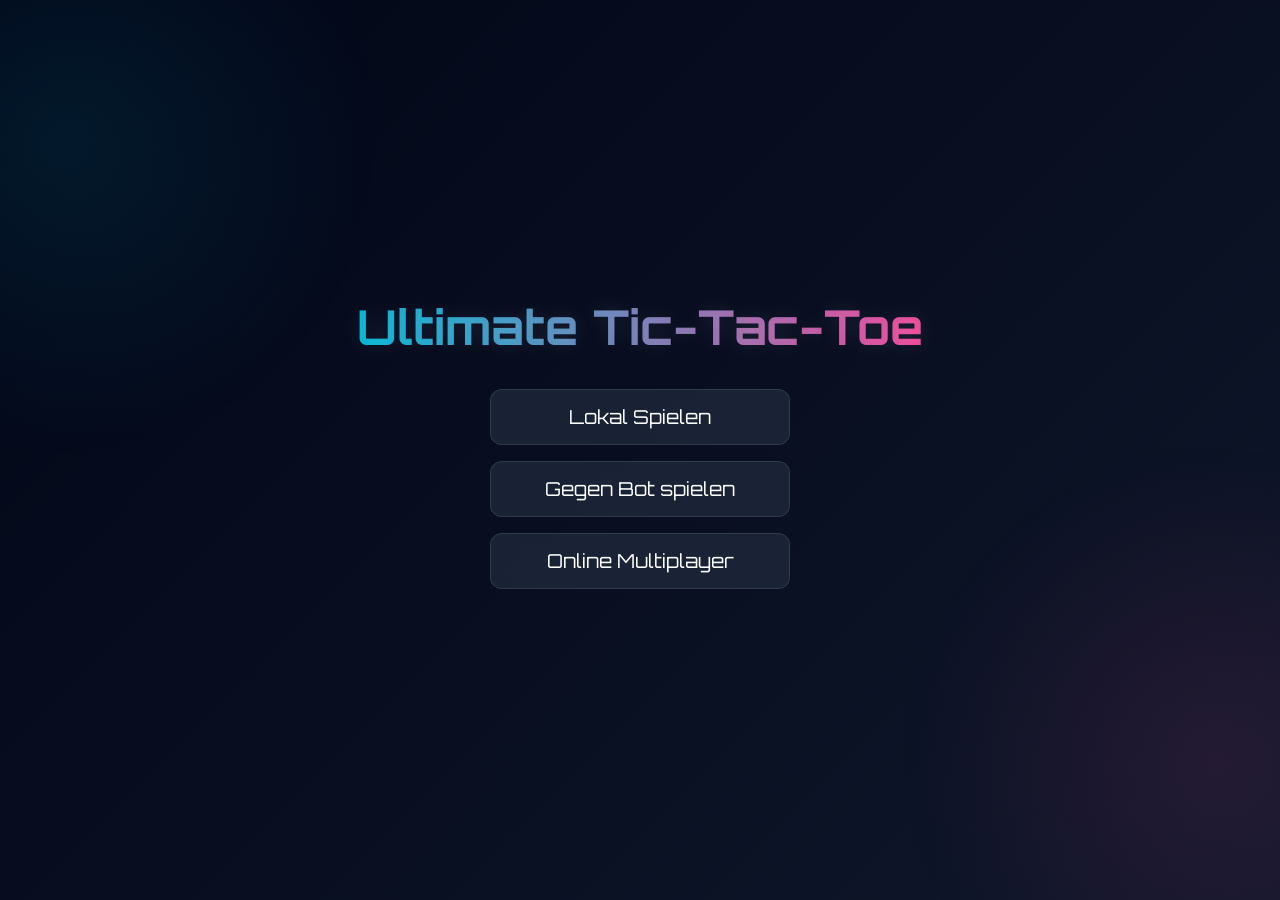
==== index.html @ 18da9656 "feat: implement core Super Tic-Tac-Toe game logic, bot AI, and online multiplayer functionality" ====
<!DOCTYPE html>
<html lang="de">
<head>
    <meta charset="UTF-8">
    <meta name="viewport" content="width=device-width, initial-scale=1.0">
    <title>Ultimate Tic-Tac-Toe</title>
    <link href="https://fonts.googleapis.com/css2?family=Orbitron:wght@400;700&family=Poppins:wght@300;400;600&display=swap" rel="stylesheet">
    <link rel="stylesheet" href="style.css">
</head>
<body>
    <div class="ambient"></div><div class="ambient pink"></div>

    <h1>Ultimate Tic-Tac-Toe</h1>

    <!-- MENU VIEW -->
    <div id="view-menu" class="view active">
        <button class="btn-main" onclick="startLocalGame()">Lokal Spielen</button>
        <button class="btn-main" onclick="startBotGame()">Gegen Bot spielen</button>
        <button class="btn-main" onclick="showOnlineLobby()">Online Multiplayer</button>
    </div>

    <!-- ONLINE LOBBY VIEW -->
    <div id="view-online" class="view">
        <button class="btn-back" onclick="showView('view-menu')">← Zurück zum Menü</button>
        <div class="server-header">
            <h2>Verfügbare Server</h2>
            <button class="btn-action" onclick="showCreateServerModal()">+ Erstellen</button>
        </div>
        <div class="server-list" id="server-list-container">
            <div class="empty-state">Lade Server...</div>
        </div>
    </div>

    <!-- GAME VIEW -->
    <div id="view-game" class="view">
        <button class="btn-back" id="btn-leave-game" onclick="leaveGame()">← Zurück aufgeben</button>
        <div class="status" id="status">
            <span id="player-indicator">X</span> ist am Zug <span id="online-status" style="font-size: 0.9rem; color:#94a3b8; font-weight: normal; margin-left: 10px;"></span>
        </div>
        <div class="macro-board" id="board"></div>
        <p style="margin-top: 15px; color:#64748b; font-size:0.9rem; text-align:center;">
            Das gespielte kleine Feld bestimmt das nächste große Feld.
        </p>
    </div>

    <!-- Modals -->
    <div class="modal-overlay" id="modal-create-server">
        <div class="modal">
            <h2>Server Erstellen</h2>
            <div class="input-group">
                <label>Server Name</label>
                <input type="text" id="input-server-name" placeholder="Mein Epic Server">
            </div>
            <div class="input-group">
                <label>Passwort (optional)</label>
                <input type="password" id="input-server-pw" placeholder="***">
            </div>
            <div style="display:flex; justify-content:space-between; margin-top:20px;">
                <button class="btn-action" style="background:transparent; border:1px solid #64748b;" onclick="hideModals()">Abbrechen</button>
                <button class="btn-action" onclick="createServer()">Erstellen</button>
            </div>
        </div>
    </div>

    <div class="modal-overlay" id="modal-join-server">
        <div class="modal">
            <h2>Server Beitreten</h2>
            <p id="join-server-name" style="margin-bottom:15px; color:#94a3b8;"></p>
            <div class="input-group" id="join-pw-group">
                <label>Passwort</label>
                <input type="password" id="input-join-pw" placeholder="Passwort eingeben">
            </div>
            <p id="join-error" style="color:#ef4444; font-size:0.9rem; display:none; margin-bottom:10px;">Falsches Passwort!</p>
            <div style="display:flex; justify-content:space-between; margin-top:20px;">
                <button class="btn-action" style="background:transparent; border:1px solid #64748b;" onclick="hideModals()">Abbrechen</button>
                <button class="btn-action" onclick="joinServerSubmit()">Beitreten</button>
            </div>
        </div>
    </div>

    <div class="modal-overlay" id="modal-endgame">
        <div class="modal">
            <h2 id="winner-text" style="font-size:2.5rem; background: linear-gradient(to right, var(--x-color), var(--o-color)); -webkit-background-clip: text; -webkit-text-fill-color: transparent;">Spieler X gewinnt!</h2>
            <p style="color:#94a3b8; margin-bottom: 20px;">Gut gespielt!</p>
            <button class="btn-action" onclick="showView('view-menu'); hideModals();">Zum Menü</button>
        </div>
    </div>

    <script src="script.js"></script>
</body>
</html>
---- style.css ----
:root {
    --bg-color: #0f172a;
    --text-color: #f8fafc;
    --x-color: #06b6d4;  /* Cyan */
    --o-color: #ec4899;  /* Pink */
    --board-bg: rgba(30, 41, 59, 0.5);
    --cell-bg: rgba(15, 23, 42, 0.8);
    --cell-hover: rgba(51, 65, 85, 0.8);
    --active-glow: 0 0 15px rgba(255, 255, 255, 0.2);
    --x-glow: 0 0 15px var(--x-color);
    --o-glow: 0 0 15px var(--o-color);
}

* { box-sizing: border-box; margin: 0; padding: 0; }

body {
    font-family: 'Poppins', sans-serif;
    background: linear-gradient(135deg, #020617 0%, #0f172a 100%);
    color: var(--text-color);
    min-height: 100vh;
    display: flex; flex-direction: column; align-items: center; justify-content: center;
    overflow-x: hidden; user-select: none; padding: 20px;
}

.ambient {
    position: fixed; width: 50vw; height: 50vw; border-radius: 50%;
    background: radial-gradient(circle, rgba(6,182,212,0.1) 0%, rgba(0,0,0,0) 70%);
    top: -20vh; left: -20vw; z-index: 0; pointer-events: none;
}
.ambient.pink {
    background: radial-gradient(circle, rgba(236,72,153,0.1) 0%, rgba(0,0,0,0) 70%);
    top: auto; bottom: -20vh; left: auto; right: -20vw;
}

.view { display: none; flex-direction: column; align-items: center; width: 100%; max-width: 800px; z-index: 10; animation: fadeIn 0.5s ease; }
.view.active { display: flex; }
@keyframes fadeIn { from { opacity: 0; transform: translateY(10px); } to { opacity: 1; transform: translateY(0); } }

h1 {
    font-family: 'Orbitron', sans-serif; font-size: 3rem; text-align: center;
    background: linear-gradient(to right, var(--x-color), var(--o-color));
    -webkit-background-clip: text; -webkit-text-fill-color: transparent;
    margin-bottom: 2rem; text-shadow: 0 0 20px rgba(255,255,255,0.1);
}

/* Menu Elements */
.btn-main {
    background: rgba(30, 41, 59, 0.8); border: 1px solid rgba(255,255,255,0.1);
    color: white; padding: 15px 40px; font-size: 1.2rem; font-family: 'Orbitron', sans-serif;
    border-radius: 12px; cursor: pointer; transition: all 0.3s ease;
    width: 100%; max-width: 300px; margin-bottom: 1rem; text-align: center; backdrop-filter: blur(5px);
}
.btn-main:hover { background: rgba(51, 65, 85, 0.9); transform: translateY(-3px); box-shadow: 0 10px 20px rgba(0,0,0,0.3); border-color: var(--x-color); }
.btn-action { background: linear-gradient(135deg, var(--x-color), #3b82f6); color: white; border: none; padding: 10px 20px; border-radius: 8px; cursor: pointer; font-weight: 600; }
.btn-action:hover { box-shadow: 0 0 15px var(--x-color); }
.btn-back { align-self: flex-start; background: none; border: none; color: #94a3b8; cursor: pointer; font-size: 1rem; margin-bottom: 20px; }
.btn-back:hover { color: white; }

/* Server List */
.server-header { display: flex; justify-content: space-between; align-items: center; width: 100%; margin-bottom: 15px; }
.server-list { width: 100%; background: rgba(15,23,42,0.6); border-radius: 12px; padding: 10px; max-height: 400px; overflow-y: auto; border: 1px solid rgba(255,255,255,0.05); }
.server-item { display: flex; justify-content: space-between; align-items: center; padding: 15px; border-bottom: 1px solid rgba(255,255,255,0.05); }
.server-item:last-child { border-bottom: none; }
.server-info h3 { margin-bottom: 5px; color: var(--x-color); }
.server-info p { font-size: 0.9rem; color: #94a3b8; }
.empty-state { text-align: center; color: #64748b; padding: 20px; font-style: italic; }

.input-group { margin-bottom: 15px; width: 100%; text-align: left; }
.input-group label { display: block; margin-bottom: 5px; color: #cbd5e1; font-size: 0.9rem; }
.input-group input { width: 100%; padding: 12px; border-radius: 8px; border: 1px solid rgba(255,255,255,0.2); background: rgba(0,0,0,0.3); color: white; font-family: 'Poppins', sans-serif; }

/* Game Elements */
.status { font-size: 1.2rem; font-weight: 600; display: flex; align-items: center; justify-content: center; gap: 10px; margin-bottom: 1rem; }
.status span { font-family: 'Orbitron', sans-serif; font-size: 1.5rem; }

.macro-board { display: grid; grid-template-columns: repeat(3, 1fr); gap: 10px; padding: 15px; background: var(--board-bg); border-radius: 16px; box-shadow: 0 25px 50px -12px rgba(0,0,0,0.5); backdrop-filter: blur(10px); }
.macro-cell { position: relative; display: grid; grid-template-columns: repeat(3, 1fr); gap: 4px; padding: 6px; background: rgba(255,255,255,0.02); border-radius: 12px; border: 2px solid transparent; transition: all 0.3s; }
.macro-cell.active-p1 { border-color: var(--x-color); box-shadow: inset 0 0 15px rgba(6,182,212,0.15); transform: scale(1.02); }
.macro-cell.active-p2 { border-color: var(--o-color); box-shadow: inset 0 0 15px rgba(236,72,153,0.15); transform: scale(1.02); }
.macro-cell.won { opacity: 0.9; }
.macro-overlay { position: absolute; inset: 0; display: flex; align-items: center; justify-content: center; font-family: 'Orbitron', sans-serif; font-size: 5rem; font-weight: 700; opacity: 0; pointer-events: none; transform: scale(0.5); transition: all 0.5s; border-radius: 12px; background: rgba(15,23,42,0.8); z-index: 5; }
.macro-cell.won .macro-overlay { opacity: 1; transform: scale(1); }
.macro-cell.won-x .macro-overlay { color: var(--x-color); text-shadow: var(--x-glow); }
.macro-cell.won-o .macro-overlay { color: var(--o-color); text-shadow: var(--o-glow); }
.macro-cell.won-d .macro-overlay { color: #94a3b8; font-size: 3rem; }

.micro-cell { width: 45px; height: 45px; background: var(--cell-bg); border-radius: 6px; display: flex; align-items: center; justify-content: center; font-family: 'Orbitron', sans-serif; font-size: 1.8rem; cursor: pointer; transition: all 0.2s; position: relative; border: 1px solid rgba(255,255,255,0.05); }
@media (max-width: 500px) { .micro-cell { width: 32px; height: 32px; font-size: 1.3rem; } .macro-board { gap: 6px; padding: 10px; } .macro-overlay { font-size: 3.5rem; } h1 { font-size: 2rem; } }

.micro-cell:hover:not(.played):not(.disabled) { background: var(--cell-hover); transform: translateY(-2px) scale(1.05); z-index: 2; }
.micro-cell.played-x { color: var(--x-color); text-shadow: 0 0 8px var(--x-color); animation: bounceIn 0.3s; }
.micro-cell.played-o { color: var(--o-color); text-shadow: 0 0 8px var(--o-color); animation: bounceIn 0.3s; }
.micro-cell.disabled { cursor: not-allowed; opacity: 0.6; }
@keyframes bounceIn { 0% { transform: scale(0.5); opacity: 0; } 70% { transform: scale(1.2); } 100% { transform: scale(1); opacity: 1; } }

/* Modals */
.modal-overlay { position: fixed; inset: 0; background: rgba(2,6,23,0.85); backdrop-filter: blur(10px); display: flex; align-items: center; justify-content: center; z-index: 100; opacity: 0; pointer-events: none; transition: opacity 0.3s; }
.modal-overlay.active { opacity: 1; pointer-events: auto; }
.modal { background: rgba(30,41,59,0.95); padding: 2.5rem; border-radius: 20px; border: 1px solid rgba(255,255,255,0.1); text-align: center; transform: scale(0.8) translateY(20px); transition: all 0.3s; box-shadow: 0 25px 50px rgba(0,0,0,0.5); width: 90%; max-width: 400px; }
.modal-overlay.active .modal { transform: scale(1) translateY(0); }
.modal h2 { margin-bottom: 1.5rem; font-family: 'Orbitron', sans-serif; color: white; }
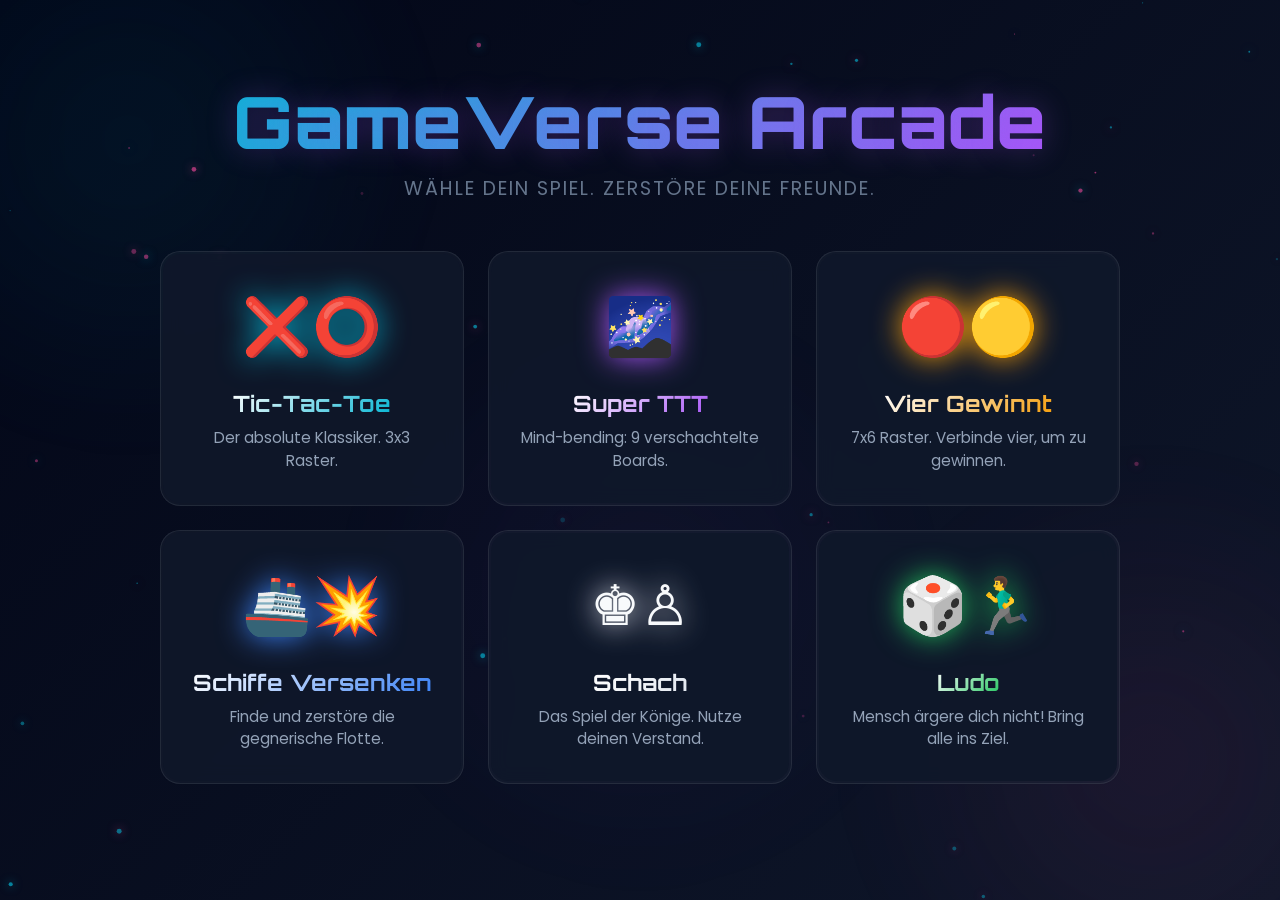
==== commit 8bb9918b: "feat: implement multi-game arcade hub with support for chess, ludo, connect4, and super tic-tac-toe" ====
--- a/index.html
+++ b/index.html
@@ -3,89 +3,85 @@
 <head>
     <meta charset="UTF-8">
     <meta name="viewport" content="width=device-width, initial-scale=1.0">
-    <title>Ultimate Tic-Tac-Toe</title>
-    <link href="https://fonts.googleapis.com/css2?family=Orbitron:wght@400;700&family=Poppins:wght@300;400;600&display=swap" rel="stylesheet">
-    <link rel="stylesheet" href="style.css">
+    <title>GameVerse Arcade</title>
+    <link href="https://fonts.googleapis.com/css2?family=Orbitron:wght@400;700;900&family=Poppins:wght@300;400;600&display=swap" rel="stylesheet">
+    <link rel="stylesheet" href="shared.css">
+    <link rel="stylesheet" href="hub.css">
 </head>
 <body>
-    <div class="ambient"></div><div class="ambient pink"></div>
+    <canvas id="particle-canvas"></canvas>
+    
+    <div class="ambient-glow cyan"></div>
+    <div class="ambient-glow pink"></div>
+    <div class="ambient-glow purple"></div>
 
-    <h1>Ultimate Tic-Tac-Toe</h1>
+    <div class="hub-container">
+        <h1 class="page-title">GameVerse Arcade</h1>
+        <p class="subtitle">Wähle dein Spiel. Zerstöre deine Freunde.</p>
 
-    <!-- MENU VIEW -->
-    <div id="view-menu" class="view active">
-        <button class="btn-main" onclick="startLocalGame()">Lokal Spielen</button>
-        <button class="btn-main" onclick="startBotGame()">Gegen Bot spielen</button>
-        <button class="btn-main" onclick="showOnlineLobby()">Online Multiplayer</button>
-    </div>
+        <div class="game-grid">
+            <!-- Normal Tic-Tac-Toe -->
+            <a href="tictactoe.html" class="game-card" style="--card-color: #06b6d4;">
+                <div class="card-content">
+                    <div class="icon">❌⭕</div>
+                    <h2>Tic-Tac-Toe</h2>
+                    <p>Der absolute Klassiker. 3x3 Raster.</p>
+                </div>
+                <div class="card-glow"></div>
+            </a>
 
-    <!-- ONLINE LOBBY VIEW -->
-    <div id="view-online" class="view">
-        <button class="btn-back" onclick="showView('view-menu')">← Zurück zum Menü</button>
-        <div class="server-header">
-            <h2>Verfügbare Server</h2>
-            <button class="btn-action" onclick="showCreateServerModal()">+ Erstellen</button>
-        </div>
-        <div class="server-list" id="server-list-container">
-            <div class="empty-state">Lade Server...</div>
+            <!-- Super Tic-Tac-Toe -->
+            <a href="super-tictactoe.html" class="game-card" style="--card-color: #a855f7;">
+                <div class="card-content">
+                    <div class="icon">🌌</div>
+                    <h2>Super TTT</h2>
+                    <p>Mind-bending: 9 verschachtelte Boards.</p>
+                </div>
+                <div class="card-glow"></div>
+            </a>
+
+            <!-- Vier Gewinnt -->
+            <a href="connect4.html" class="game-card" style="--card-color: #f59e0b;">
+                <div class="card-content">
+                    <div class="icon">🔴🟡</div>
+                    <h2>Vier Gewinnt</h2>
+                    <p>7x6 Raster. Verbinde vier, um zu gewinnen.</p>
+                </div>
+                <div class="card-glow"></div>
+            </a>
+
+            <!-- Schiffe Versenken -->
+            <a href="battleship.html" class="game-card" style="--card-color: #3b82f6;">
+                <div class="card-content">
+                    <div class="icon">🚢💥</div>
+                    <h2>Schiffe Versenken</h2>
+                    <p>Finde und zerstöre die gegnerische Flotte.</p>
+                </div>
+                <div class="card-glow"></div>
+            </a>
+
+            <!-- Schach -->
+            <a href="chess.html" class="game-card" style="--card-color: #e2e8f0;">
+                <div class="card-content">
+                    <div class="icon">♚♙</div>
+                    <h2>Schach</h2>
+                    <p>Das Spiel der Könige. Nutze deinen Verstand.</p>
+                </div>
+                <div class="card-glow"></div>
+            </a>
+
+            <!-- Ludo -->
+            <a href="ludo.html" class="game-card" style="--card-color: #22c55e;">
+                <div class="card-content">
+                    <div class="icon">🎲🏃‍♂️</div>
+                    <h2>Ludo</h2>
+                    <p>Mensch ärgere dich nicht! Bring alle ins Ziel.</p>
+                </div>
+                <div class="card-glow"></div>
+            </a>
         </div>
     </div>
 
-    <!-- GAME VIEW -->
-    <div id="view-game" class="view">
-        <button class="btn-back" id="btn-leave-game" onclick="leaveGame()">← Zurück aufgeben</button>
-        <div class="status" id="status">
-            <span id="player-indicator">X</span> ist am Zug <span id="online-status" style="font-size: 0.9rem; color:#94a3b8; font-weight: normal; margin-left: 10px;"></span>
-        </div>
-        <div class="macro-board" id="board"></div>
-        <p style="margin-top: 15px; color:#64748b; font-size:0.9rem; text-align:center;">
-            Das gespielte kleine Feld bestimmt das nächste große Feld.
-        </p>
-    </div>
-
-    <!-- Modals -->
-    <div class="modal-overlay" id="modal-create-server">
-        <div class="modal">
-            <h2>Server Erstellen</h2>
-            <div class="input-group">
-                <label>Server Name</label>
-                <input type="text" id="input-server-name" placeholder="Mein Epic Server">
-            </div>
-            <div class="input-group">
-                <label>Passwort (optional)</label>
-                <input type="password" id="input-server-pw" placeholder="***">
-            </div>
-            <div style="display:flex; justify-content:space-between; margin-top:20px;">
-                <button class="btn-action" style="background:transparent; border:1px solid #64748b;" onclick="hideModals()">Abbrechen</button>
-                <button class="btn-action" onclick="createServer()">Erstellen</button>
-            </div>
-        </div>
-    </div>
-
-    <div class="modal-overlay" id="modal-join-server">
-        <div class="modal">
-            <h2>Server Beitreten</h2>
-            <p id="join-server-name" style="margin-bottom:15px; color:#94a3b8;"></p>
-            <div class="input-group" id="join-pw-group">
-                <label>Passwort</label>
-                <input type="password" id="input-join-pw" placeholder="Passwort eingeben">
-            </div>
-            <p id="join-error" style="color:#ef4444; font-size:0.9rem; display:none; margin-bottom:10px;">Falsches Passwort!</p>
-            <div style="display:flex; justify-content:space-between; margin-top:20px;">
-                <button class="btn-action" style="background:transparent; border:1px solid #64748b;" onclick="hideModals()">Abbrechen</button>
-                <button class="btn-action" onclick="joinServerSubmit()">Beitreten</button>
-            </div>
-        </div>
-    </div>
-
-    <div class="modal-overlay" id="modal-endgame">
-        <div class="modal">
-            <h2 id="winner-text" style="font-size:2.5rem; background: linear-gradient(to right, var(--x-color), var(--o-color)); -webkit-background-clip: text; -webkit-text-fill-color: transparent;">Spieler X gewinnt!</h2>
-            <p style="color:#94a3b8; margin-bottom: 20px;">Gut gespielt!</p>
-            <button class="btn-action" onclick="showView('view-menu'); hideModals();">Zum Menü</button>
-        </div>
-    </div>
-
-    <script src="script.js"></script>
+    <script src="hub.js"></script>
 </body>
 </html>
--- a/shared.css
+++ b/shared.css
@@ -0,0 +1,508 @@
+/* ═══════════════════════════════════════════════
+   GAMEVERSE ARCADE — Shared Design System
+   ═══════════════════════════════════════════════ */
+
+@import url('https://fonts.googleapis.com/css2?family=Orbitron:wght@400;500;600;700;800;900&family=Poppins:wght@300;400;500;600;700&family=Inter:wght@300;400;500;600&display=swap');
+
+:root {
+    /* Core Colors */
+    --bg-primary: #020617;
+    --bg-secondary: #0f172a;
+    --bg-card: rgba(30, 41, 59, 0.5);
+    --bg-cell: rgba(15, 23, 42, 0.8);
+    --bg-hover: rgba(51, 65, 85, 0.8);
+
+    /* Accent Colors */
+    --cyan: #06b6d4;
+    --pink: #ec4899;
+    --purple: #a855f7;
+    --blue: #3b82f6;
+    --green: #22c55e;
+    --amber: #f59e0b;
+    --red: #ef4444;
+
+    /* Player Colors */
+    --p1-color: #06b6d4;
+    --p2-color: #ec4899;
+    --p1-glow: 0 0 15px #06b6d4;
+    --p2-glow: 0 0 15px #ec4899;
+
+    /* Text */
+    --text-primary: #f8fafc;
+    --text-secondary: #94a3b8;
+    --text-muted: #64748b;
+
+    /* Misc */
+    --border-subtle: rgba(255,255,255,0.08);
+    --border-light: rgba(255,255,255,0.15);
+    --radius-sm: 6px;
+    --radius-md: 12px;
+    --radius-lg: 20px;
+    --radius-xl: 28px;
+    --shadow-lg: 0 25px 50px -12px rgba(0,0,0,0.5);
+    --shadow-glow: 0 0 30px rgba(6,182,212,0.15);
+    --transition: all 0.3s cubic-bezier(0.4, 0, 0.2, 1);
+}
+
+/* ── Reset ── */
+*, *::before, *::after { box-sizing: border-box; margin: 0; padding: 0; }
+
+html {
+    background-color: var(--bg-primary);
+    min-height: 100%;
+    scroll-behavior: smooth;
+}
+
+body {
+    font-family: 'Poppins', 'Inter', sans-serif;
+    background: linear-gradient(135deg, var(--bg-primary) 0%, var(--bg-secondary) 100%);
+    background-attachment: fixed;
+    color: var(--text-primary);
+    min-height: 100vh;
+    min-height: 100dvh;
+    display: flex;
+    flex-direction: column;
+    align-items: center;
+    overflow-x: hidden;
+    user-select: none;
+    padding: 20px;
+    position: relative;
+}
+
+/* ── Ambient Glow ── */
+.ambient-glow {
+    position: fixed;
+    width: 50vw; height: 50vw;
+    border-radius: 50%;
+    pointer-events: none;
+    z-index: 0;
+    filter: blur(40px);
+    opacity: 0.6;
+}
+.ambient-glow.cyan {
+    background: radial-gradient(circle, rgba(6,182,212,0.12) 0%, transparent 70%);
+    top: -20vh; left: -15vw;
+    animation: float-slow 20s ease-in-out infinite;
+}
+.ambient-glow.pink {
+    background: radial-gradient(circle, rgba(236,72,153,0.12) 0%, transparent 70%);
+    bottom: -20vh; right: -15vw;
+    animation: float-slow 25s ease-in-out infinite reverse;
+}
+.ambient-glow.purple {
+    background: radial-gradient(circle, rgba(168,85,247,0.08) 0%, transparent 70%);
+    top: 30vh; left: 50%;
+    transform: translateX(-50%);
+    animation: float-slow 30s ease-in-out infinite;
+}
+@keyframes float-slow {
+    0%, 100% { transform: translate(0, 0); }
+    25% { transform: translate(30px, -20px); }
+    50% { transform: translate(-20px, 30px); }
+    75% { transform: translate(20px, 20px); }
+}
+
+/* ── Page Title ── */
+.page-title {
+    font-family: 'Orbitron', sans-serif;
+    font-size: clamp(1.8rem, 6vw, 3rem);
+    font-weight: 800;
+    text-align: center;
+    background: linear-gradient(135deg, var(--cyan), var(--purple), var(--pink));
+    background-size: 200% 200%;
+    -webkit-background-clip: text;
+    -webkit-text-fill-color: transparent;
+    background-clip: text;
+    animation: gradient-shift 4s ease infinite;
+    margin-bottom: 1.5rem;
+    letter-spacing: 1px;
+    position: relative;
+    z-index: 10;
+}
+@keyframes gradient-shift {
+    0%, 100% { background-position: 0% 50%; }
+    50% { background-position: 100% 50%; }
+}
+
+/* ── Views ── */
+.view {
+    display: none;
+    flex-direction: column;
+    align-items: center;
+    width: 100%;
+    max-width: 800px;
+    z-index: 10;
+    animation: view-enter 0.5s cubic-bezier(0.34, 1.56, 0.64, 1);
+}
+.view.active { display: flex; }
+
+@keyframes view-enter {
+    from { opacity: 0; transform: translateY(20px) scale(0.98); }
+    to { opacity: 1; transform: translateY(0) scale(1); }
+}
+
+/* ── Buttons ── */
+.btn-main {
+    background: rgba(30, 41, 59, 0.7);
+    border: 1px solid var(--border-subtle);
+    color: white;
+    padding: 16px 40px;
+    font-size: 1.1rem;
+    font-family: 'Orbitron', sans-serif;
+    font-weight: 500;
+    border-radius: var(--radius-md);
+    cursor: pointer;
+    transition: var(--transition);
+    width: 100%;
+    max-width: 320px;
+    margin-bottom: 0.8rem;
+    text-align: center;
+    backdrop-filter: blur(10px);
+    position: relative;
+    overflow: hidden;
+}
+.btn-main::before {
+    content: '';
+    position: absolute;
+    inset: 0;
+    background: linear-gradient(135deg, rgba(6,182,212,0.08), rgba(168,85,247,0.08));
+    opacity: 0;
+    transition: opacity 0.3s;
+}
+.btn-main:hover::before { opacity: 1; }
+.btn-main:hover {
+    transform: translateY(-3px);
+    box-shadow: 0 12px 24px rgba(0,0,0,0.3), 0 0 20px rgba(6,182,212,0.15);
+    border-color: var(--cyan);
+}
+.btn-main:active { transform: translateY(-1px); }
+
+.btn-action {
+    background: linear-gradient(135deg, var(--cyan), var(--blue));
+    color: white;
+    border: none;
+    padding: 10px 22px;
+    border-radius: var(--radius-sm);
+    cursor: pointer;
+    font-weight: 600;
+    font-family: 'Poppins', sans-serif;
+    transition: var(--transition);
+    position: relative;
+    overflow: hidden;
+}
+.btn-action::after {
+    content: '';
+    position: absolute;
+    inset: 0;
+    background: linear-gradient(135deg, rgba(255,255,255,0.15), transparent);
+    opacity: 0;
+    transition: opacity 0.3s;
+}
+.btn-action:hover {
+    box-shadow: 0 0 20px var(--cyan);
+    transform: translateY(-2px);
+}
+.btn-action:hover::after { opacity: 1; }
+
+.btn-back {
+    align-self: flex-start;
+    background: rgba(30, 41, 59, 0.5);
+    border: 1px solid var(--border-subtle);
+    color: var(--text-secondary);
+    cursor: pointer;
+    font-size: 0.95rem;
+    font-family: 'Poppins', sans-serif;
+    margin-bottom: 20px;
+    padding: 8px 16px;
+    border-radius: var(--radius-sm);
+    transition: var(--transition);
+    z-index: 10;
+}
+.btn-back:hover {
+    color: white;
+    border-color: var(--cyan);
+    background: rgba(6,182,212,0.1);
+}
+
+.btn-icon {
+    width: 42px; height: 42px;
+    border-radius: 50%;
+    border: 1px solid var(--border-subtle);
+    background: rgba(30, 41, 59, 0.6);
+    color: var(--text-secondary);
+    display: flex;
+    align-items: center;
+    justify-content: center;
+    cursor: pointer;
+    transition: var(--transition);
+    font-size: 1.2rem;
+}
+.btn-icon:hover {
+    border-color: var(--cyan);
+    color: var(--cyan);
+    box-shadow: 0 0 15px rgba(6,182,212,0.2);
+}
+
+/* ── Mode Selection ── */
+.mode-select {
+    display: flex;
+    flex-direction: column;
+    gap: 12px;
+    width: 100%;
+    max-width: 400px;
+    margin-top: 1rem;
+}
+
+.mode-card {
+    background: rgba(30, 41, 59, 0.6);
+    border: 1px solid var(--border-subtle);
+    border-radius: var(--radius-md);
+    padding: 20px 24px;
+    cursor: pointer;
+    transition: var(--transition);
+    display: flex;
+    align-items: center;
+    gap: 16px;
+    backdrop-filter: blur(8px);
+}
+.mode-card:hover {
+    border-color: var(--cyan);
+    transform: translateX(8px);
+    box-shadow: -4px 0 20px rgba(6,182,212,0.15);
+    background: rgba(6,182,212,0.05);
+}
+.mode-card .mode-icon {
+    font-size: 2rem;
+    width: 50px;
+    text-align: center;
+    flex-shrink: 0;
+}
+.mode-card .mode-info h3 {
+    font-family: 'Orbitron', sans-serif;
+    font-size: 1rem;
+    font-weight: 600;
+    margin-bottom: 4px;
+}
+.mode-card .mode-info p {
+    font-size: 0.85rem;
+    color: var(--text-muted);
+}
+
+/* ── Server Lobby ── */
+.server-header {
+    display: flex;
+    justify-content: space-between;
+    align-items: center;
+    width: 100%;
+    margin-bottom: 15px;
+}
+.server-header h2 {
+    font-family: 'Orbitron', sans-serif;
+    font-size: 1.2rem;
+}
+
+.server-list {
+    width: 100%;
+    background: rgba(15,23,42,0.6);
+    border-radius: var(--radius-md);
+    padding: 10px;
+    max-height: 400px;
+    overflow-y: auto;
+    border: 1px solid var(--border-subtle);
+}
+
+.server-item {
+    display: flex;
+    justify-content: space-between;
+    align-items: center;
+    padding: 14px 16px;
+    border-bottom: 1px solid var(--border-subtle);
+    border-radius: var(--radius-sm);
+    transition: background 0.2s;
+}
+.server-item:last-child { border-bottom: none; }
+.server-item:hover { background: rgba(6,182,212,0.04); }
+.server-info h3 { margin-bottom: 4px; color: var(--cyan); font-size: 1rem; }
+.server-info p { font-size: 0.85rem; color: var(--text-muted); }
+.empty-state { text-align: center; color: var(--text-muted); padding: 30px 20px; font-style: italic; }
+
+/* ── Input Groups ── */
+.input-group { margin-bottom: 15px; width: 100%; text-align: left; }
+.input-group label {
+    display: block;
+    margin-bottom: 6px;
+    color: #cbd5e1;
+    font-size: 0.85rem;
+    font-weight: 500;
+}
+.input-group input {
+    width: 100%;
+    padding: 12px 16px;
+    border-radius: var(--radius-sm);
+    border: 1px solid var(--border-light);
+    background: rgba(0,0,0,0.3);
+    color: white;
+    font-family: 'Poppins', sans-serif;
+    font-size: 0.95rem;
+    transition: border-color 0.3s;
+}
+.input-group input:focus {
+    outline: none;
+    border-color: var(--cyan);
+    box-shadow: 0 0 0 3px rgba(6,182,212,0.15);
+}
+
+/* ── Status Bar ── */
+.game-status {
+    font-size: 1.1rem;
+    font-weight: 600;
+    display: flex;
+    align-items: center;
+    justify-content: center;
+    gap: 10px;
+    margin-bottom: 1rem;
+    z-index: 10;
+    padding: 8px 20px;
+    background: rgba(30, 41, 59, 0.4);
+    border-radius: var(--radius-lg);
+    border: 1px solid var(--border-subtle);
+    backdrop-filter: blur(8px);
+}
+.game-status .player-indicator {
+    font-family: 'Orbitron', sans-serif;
+    font-size: 1.3rem;
+    font-weight: 700;
+}
+.game-status .online-badge {
+    font-size: 0.8rem;
+    color: var(--text-muted);
+    font-weight: normal;
+    margin-left: 6px;
+}
+
+/* ── Modals ── */
+.modal-overlay {
+    position: fixed;
+    inset: 0;
+    background: rgba(2,6,23,0.85);
+    backdrop-filter: blur(12px);
+    display: flex;
+    align-items: center;
+    justify-content: center;
+    z-index: 100;
+    opacity: 0;
+    pointer-events: none;
+    transition: opacity 0.3s;
+}
+.modal-overlay.active { opacity: 1; pointer-events: auto; }
+
+.modal {
+    background: rgba(30,41,59,0.95);
+    padding: 2.5rem;
+    border-radius: var(--radius-lg);
+    border: 1px solid var(--border-light);
+    text-align: center;
+    transform: scale(0.85) translateY(20px);
+    transition: all 0.4s cubic-bezier(0.34, 1.56, 0.64, 1);
+    box-shadow: var(--shadow-lg), 0 0 60px rgba(6,182,212,0.08);
+    width: 90%;
+    max-width: 420px;
+}
+.modal-overlay.active .modal { transform: scale(1) translateY(0); }
+.modal h2 {
+    margin-bottom: 1.5rem;
+    font-family: 'Orbitron', sans-serif;
+    color: white;
+    font-size: 1.3rem;
+}
+.modal-actions {
+    display: flex;
+    justify-content: space-between;
+    gap: 12px;
+    margin-top: 20px;
+}
+.modal-actions .btn-cancel {
+    background: transparent;
+    border: 1px solid var(--text-muted);
+    color: var(--text-secondary);
+    padding: 10px 22px;
+    border-radius: var(--radius-sm);
+    cursor: pointer;
+    font-weight: 500;
+    font-family: 'Poppins', sans-serif;
+    transition: var(--transition);
+}
+.modal-actions .btn-cancel:hover {
+    border-color: var(--text-primary);
+    color: var(--text-primary);
+}
+
+/* ── Win Text ── */
+.win-text {
+    font-size: 2.2rem;
+    font-family: 'Orbitron', sans-serif;
+    font-weight: 800;
+    background: linear-gradient(135deg, var(--cyan), var(--blue));
+    -webkit-background-clip: text;
+    -webkit-text-fill-color: transparent;
+    background-clip: text;
+}
+
+/* ── Helper Text ── */
+.hint-text {
+    color: var(--text-muted);
+    font-size: 0.85rem;
+    text-align: center;
+    margin-top: 12px;
+    z-index: 10;
+}
+
+/* ── Loading Spinner ── */
+.spinner {
+    width: 28px; height: 28px;
+    border: 3px solid var(--border-subtle);
+    border-top-color: var(--cyan);
+    border-radius: 50%;
+    animation: spin 0.8s linear infinite;
+    margin: 20px auto;
+}
+@keyframes spin { to { transform: rotate(360deg); } }
+
+/* ── Animations ── */
+@keyframes bounceIn {
+    0% { transform: scale(0.3); opacity: 0; }
+    50% { transform: scale(1.15); }
+    70% { transform: scale(0.95); }
+    100% { transform: scale(1); opacity: 1; }
+}
+@keyframes slideUp {
+    from { opacity: 0; transform: translateY(30px); }
+    to { opacity: 1; transform: translateY(0); }
+}
+@keyframes pulse {
+    0%, 100% { opacity: 1; }
+    50% { opacity: 0.6; }
+}
+@keyframes shake {
+    0%, 100% { transform: translateX(0); }
+    20% { transform: translateX(-6px); }
+    40% { transform: translateX(6px); }
+    60% { transform: translateX(-4px); }
+    80% { transform: translateX(4px); }
+}
+
+/* ── Responsive ── */
+@media (max-width: 600px) {
+    body { padding: 12px; }
+    .page-title { margin-bottom: 1rem; }
+    .btn-main { padding: 12px 24px; font-size: 0.95rem; }
+    .modal { padding: 1.5rem; }
+    .mode-card { padding: 14px 16px; }
+    .game-status { padding: 6px 14px; font-size: 0.95rem; }
+}
+
+@media (max-width: 400px) {
+    body { padding: 8px; }
+    .btn-main { padding: 10px 16px; font-size: 0.9rem; max-width: 280px; }
+    .modal { padding: 1.2rem; border-radius: var(--radius-md); }
+}
--- a/hub.css
+++ b/hub.css
@@ -0,0 +1,164 @@
+/* ═══════════════════════════════════════════════
+   HUB MENU SPECIFIC STYLES
+   ═══════════════════════════════════════════════ */
+
+body {
+    overflow-y: auto; /* Allow scrolling on hub if needed */
+}
+
+#particle-canvas {
+    position: fixed;
+    top: 0;
+    left: 0;
+    width: 100vw;
+    height: 100vh;
+    z-index: 1;
+    pointer-events: none;
+}
+
+.hub-container {
+    position: relative;
+    z-index: 10;
+    display: flex;
+    flex-direction: column;
+    align-items: center;
+    width: 100%;
+    max-width: 1000px;
+    padding: 20px;
+    margin-top: 4vh;
+}
+
+.page-title {
+    font-size: clamp(2.5rem, 8vw, 4.5rem);
+    margin-bottom: 0.5rem;
+    text-shadow: 0 0 30px rgba(168,85,247,0.3);
+}
+
+.subtitle {
+    color: var(--text-muted);
+    font-size: clamp(1rem, 3vw, 1.2rem);
+    margin-bottom: 3rem;
+    text-align: center;
+    letter-spacing: 2px;
+    text-transform: uppercase;
+}
+
+.game-grid {
+    display: grid;
+    grid-template-columns: repeat(auto-fit, minmax(280px, 1fr));
+    gap: 24px;
+    width: 100%;
+}
+
+.game-card {
+    position: relative;
+    background: rgba(30, 41, 59, 0.4);
+    border: 1px solid var(--border-subtle);
+    border-radius: var(--radius-lg);
+    padding: 2px; /* For fancy border effect */
+    text-decoration: none;
+    color: inherit;
+    transition: transform 0.1s;
+    transform-style: preserve-3d;
+    backdrop-filter: blur(10px);
+    overflow: hidden;
+    min-height: 200px;
+    display: flex;
+}
+
+.game-card::before {
+    content: '';
+    position: absolute;
+    inset: 0;
+    background: radial-gradient(800px circle at var(--mouse-x) var(--mouse-y), rgba(255,255,255,0.06), transparent 40%);
+    z-index: 3;
+    opacity: 0;
+    transition: opacity 0.5s;
+}
+
+.game-card:hover::before {
+    opacity: 1;
+}
+
+.card-content {
+    background: rgba(15, 23, 42, 0.9);
+    border-radius: calc(var(--radius-lg) - 2px);
+    padding: 30px 24px;
+    width: 100%;
+    height: 100%;
+    display: flex;
+    flex-direction: column;
+    align-items: center;
+    text-align: center;
+    z-index: 2;
+    position: relative;
+}
+
+.card-glow {
+    position: absolute;
+    inset: 0;
+    background: var(--card-color);
+    opacity: 0;
+    filter: blur(30px);
+    z-index: 1;
+    transition: opacity 0.3s;
+}
+
+.game-card:hover .card-glow {
+    opacity: 0.15;
+}
+.game-card:hover {
+    border-color: var(--card-color);
+    box-shadow: 0 20px 40px rgba(0,0,0,0.4), 0 0 20px rgba(var(--card-color), 0.1);
+}
+
+.game-card .icon {
+    font-size: 3.5rem;
+    margin-bottom: 20px;
+    filter: drop-shadow(0 0 15px var(--card-color));
+    transition: transform 0.3s cubic-bezier(0.175, 0.885, 0.32, 1.275);
+}
+
+.game-card:hover .icon {
+    transform: scale(1.15) translateY(-5px);
+}
+
+.game-card h2 {
+    font-family: 'Orbitron', sans-serif;
+    font-size: 1.4rem;
+    margin-bottom: 10px;
+    background: linear-gradient(135deg, white, var(--card-color));
+    -webkit-background-clip: text;
+    -webkit-text-fill-color: transparent;
+    color: white; /* Fallback */
+}
+
+.game-card p {
+    color: var(--text-secondary);
+    font-size: 0.95rem;
+    line-height: 1.5;
+}
+
+/* Float Animation for Cards on Load */
+@keyframes fadeInUp {
+    from { opacity: 0; transform: translateY(40px); }
+    to { opacity: 1; transform: translateY(0); }
+}
+
+.game-card {
+    opacity: 0;
+    animation: fadeInUp 0.6s cubic-bezier(0.16, 1, 0.3, 1) forwards;
+}
+
+.game-card:nth-child(1) { animation-delay: 0.1s; }
+.game-card:nth-child(2) { animation-delay: 0.2s; }
+.game-card:nth-child(3) { animation-delay: 0.3s; }
+.game-card:nth-child(4) { animation-delay: 0.4s; }
+.game-card:nth-child(5) { animation-delay: 0.5s; }
+.game-card:nth-child(6) { animation-delay: 0.6s; }
+
+@media (max-width: 600px) {
+    .game-grid { gap: 16px; }
+    .card-content { padding: 24px 20px; }
+    .game-card .icon { font-size: 3rem; margin-bottom: 15px; }
+}
